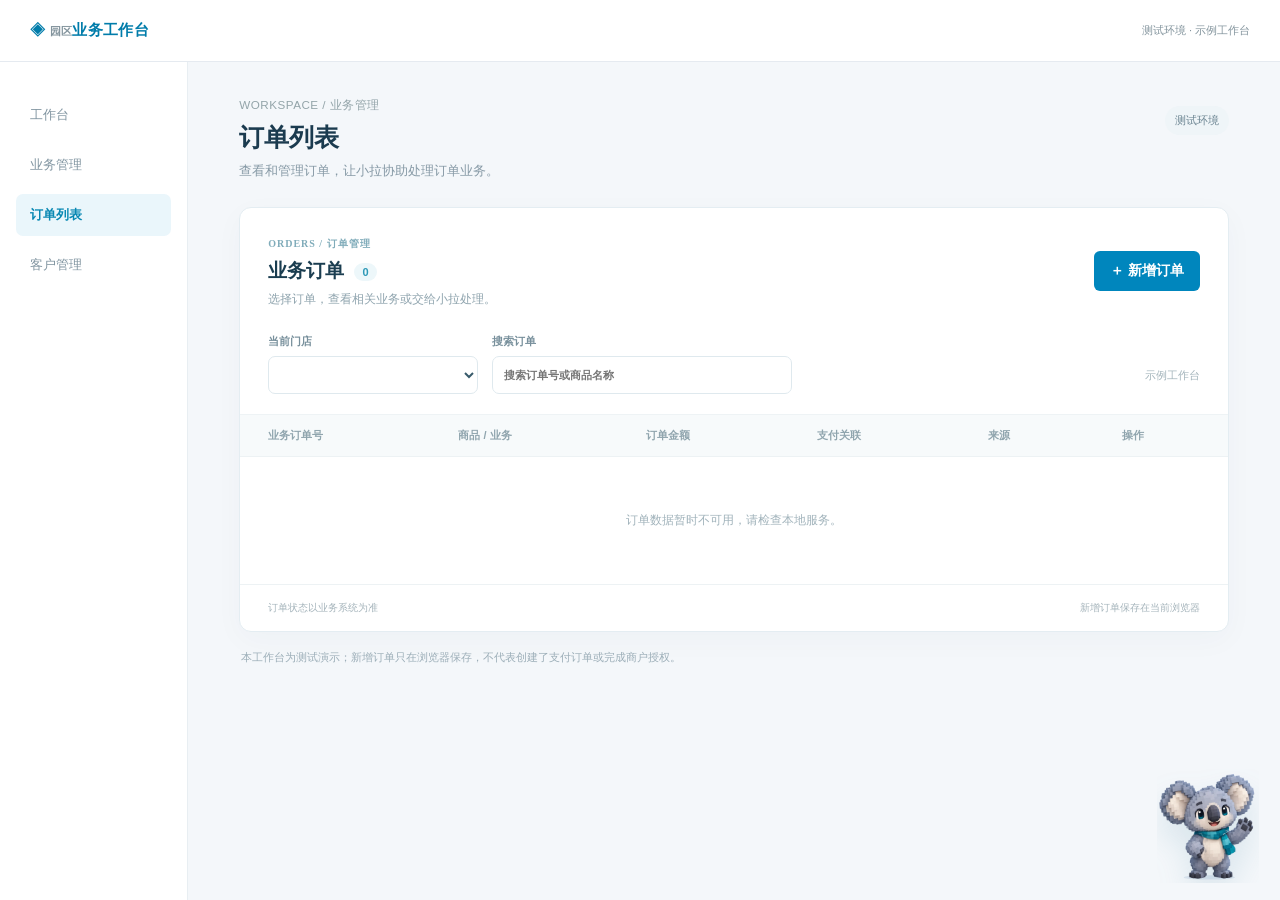
==== saas.html @ 10c4258b "Add reviewed public source snapshot" ====
<!doctype html>
<html lang="zh-CN">
<head>
  <meta charset="utf-8">
  <meta name="viewport" content="width=device-width,initial-scale=1">
  <link rel="stylesheet" href="style.css?v=20261103-orders">
  <title>行业业务工作台 · 订单列表</title>
</head>
<body class="saas-body orders-page">
  <div class="saas-top"><b>◈ <span id="industry">园区</span>业务工作台</b><span>测试环境 · 示例工作台</span></div>
  <div class="saas-layout">
    <aside class="saas-menu"><span>工作台</span><span>业务管理</span><b>订单列表</b><span>客户管理</span></aside>
    <main class="saas-main order-main">
      <div class="saas-heading order-heading"><div><small>WORKSPACE / 业务管理</small><h1>订单列表</h1><p>查看和管理订单，让小拉协助处理订单业务。</p></div><span class="mode">测试环境</span></div>
      <section class="order-panel" aria-label="订单列表">
        <div class="order-panel-head"><div><span class="order-kicker">ORDERS / 订单管理</span><h2>业务订单 <span id="order-count">0</span></h2><p>选择订单，查看相关业务或交给小拉处理。</p></div><button id="add-order" type="button" disabled>＋ 新增订单</button></div>
        <div class="order-toolbar"><label class="order-store">当前门店<select id="demo-store" aria-label="选择门店" disabled></select></label><label class="order-search"><span>搜索订单</span><input id="order-search" type="search" placeholder="搜索订单号或商品名称" autocomplete="off"></label><span class="order-origin">示例工作台</span></div>
        <div class="order-table-wrap"><table class="order-table"><thead><tr><th>业务订单号</th><th>商品 / 业务</th><th>订单金额</th><th>支付关联</th><th>来源</th><th>操作</th></tr></thead><tbody id="order-rows"><tr><td colspan="6" class="order-empty">正在加载订单…</td></tr></tbody></table></div>
        <div class="order-panel-foot"><span id="order-hint" aria-live="polite">订单状态以业务系统为准</span><span id="storage-hint">新增订单保存在当前浏览器</span></div>
      </section>
      <p class="order-disclaimer">本工作台为测试演示；新增订单只在浏览器保存，不代表创建了支付订单或完成商户授权。</p>
    </main>
  </div>
  <dialog id="order-dialog" class="order-dialog" aria-labelledby="order-dialog-title">
    <form id="order-form">
      <div class="dialog-head"><div><span class="order-kicker">NEW ORDER / 新建业务</span><h2 id="order-dialog-title">新增订单</h2><p>创建一笔示例业务订单，随后交给小拉处理。</p></div><button class="dialog-close" type="button" id="order-close" aria-label="关闭">×</button></div>
      <label for="new-order-no">SaaS 业务订单号 <span>*</span></label><input id="new-order-no" name="orderNo" maxlength="32" required autocomplete="off" placeholder="字母、数字、短横线或下划线">
      <label for="new-product">商品或服务名称 <span>*</span></label><input id="new-product" name="product" maxlength="100" required autocomplete="off" placeholder="例如：月度服务费">
      <label for="new-amount">订单金额（元） <span>*</span></label><input id="new-amount" name="amount" type="text" inputmode="decimal" required autocomplete="off" placeholder="例如：100.00">
      <p id="order-error" class="order-error" role="alert" hidden></p><p class="dialog-note">仅创建本地示例业务订单；需要收款时，可在小拉中继续办理。</p>
      <div class="dialog-actions"><button id="order-cancel" class="ghost" type="button">取消</button><button id="order-create" type="submit">创建并打开小拉 ↗</button></div>
    </form>
  </dialog>
  <script>window.XiaoLaConfig={};</script><script src="xiaola-widget.js?v=39"></script><script src="saas.js?v=21"></script>
</body></html>
---- style.css ----
:root{--navy:#102c42;--ink:#1a3446;--muted:#71828d;--teal:#087b80;--line:#e3e9e8;--paper:#f4f7f5;--orange:#ed773e}*{box-sizing:border-box}body{margin:0;background:var(--paper);color:var(--ink);font-family:'Microsoft YaHei','PingFang SC',sans-serif;font-size:14px}button,select,input{font:inherit}button{cursor:pointer;border:0;background:var(--teal);color:white;padding:12px 18px;border-radius:5px;font-weight:600}button:hover{filter:brightness(.94)}button:focus-visible,select:focus-visible{outline:3px solid #e6a064;outline-offset:2px}.app{display:flex;min-height:100vh}aside{width:244px;background:var(--navy);color:#dce9e9;padding:30px 18px;display:flex;flex-direction:column;flex-shrink:0}.brand{display:flex;gap:11px;align-items:center;padding:4px 8px 34px}.brand-mark{display:grid;place-items:center;width:40px;height:40px;background:#e25b39;color:#fff;font-size:25px;font-weight:bold;border-radius:8px}.brand strong{display:block;font-size:20px;letter-spacing:3px}.brand small{display:block;font-size:10px;letter-spacing:2px;color:#a5c2c4}.sidebar-caption{font-size:10px;letter-spacing:1.5px;color:#77979e;margin:12px 8px}nav button{display:flex;align-items:center;width:100%;gap:12px;color:#b6c9cb;text-align:left;background:transparent;padding:14px 12px;margin:3px 0;font-weight:400}nav button.active{background:#23505c;color:white}nav button span{font-family:Georgia;font-size:12px;color:#82a5a7}.side-bottom{margin-top:auto;border-top:1px solid #31505a;padding:20px 8px 0;font-size:12px}.side-bottom small{display:block;color:#8ba8ac;margin:8px 0}.pulse{display:inline-block;width:7px;height:7px;border-radius:50%;background:#5dc5a3;margin-right:5px}main{flex:1;min-width:0;padding:30px 5vw}header{display:flex;justify-content:space-between;align-items:center;border-bottom:1px solid var(--line);padding-bottom:24px}.eyebrow{font-size:10px;letter-spacing:2px;color:var(--teal);font-weight:bold}h1{font-size:26px;letter-spacing:1px;margin:9px 0 0}.header-actions{display:flex;align-items:center;gap:14px}.mode,.tag{font-size:11px;background:#fff3e9;color:#ac5a27;padding:7px 10px;border-radius:3px}.ghost{background:white;color:var(--ink);border:1px solid var(--line);padding:9px 13px}#content{max-width:1250px;margin:26px auto}.hero{background:var(--navy);color:white;padding:38px 40px;position:relative;overflow:hidden;border-radius:6px}.hero:after{content:'+';position:absolute;right:45px;top:-80px;font:300 300px Georgia;color:#ffffff0c}.hero .kicker{color:#75d0bb;letter-spacing:2px;font-size:11px}.hero h2{font-size:31px;line-height:1.35;margin:15px 0}.hero p{color:#b8ced0;line-height:1.9;max-width:570px}.hero button{background:#dc7145;margin-top:12px}.section-head{display:flex;justify-content:space-between;align-items:end;margin:34px 0 16px}.section-head h2{font-size:19px;margin:0 0 6px}.section-head p,.muted{color:var(--muted);margin:0;line-height:1.7}.cards{display:grid;grid-template-columns:repeat(3,1fr);gap:15px}.card,.panel{background:white;border:1px solid var(--line);border-radius:5px;padding:22px}.card .num{font:25px Georgia;color:#a6bcbc}.card h3{margin:20px 0 9px;font-size:16px}.card p,.panel p{color:#768993;line-height:1.8}.card .line{display:flex;justify-content:space-between;align-items:center;margin-top:20px;border-top:1px solid var(--line);padding-top:15px}.product{font-size:11px;color:var(--teal);background:#e8f4f0;padding:5px 8px}.status{font-size:11px;color:#98724a}.split{display:grid;grid-template-columns:1.1fr .9fr;gap:16px}.panel h2{margin:0 0 10px;font-size:20px}.panel h3{font-size:15px}.panel label{display:block;margin:19px 0 7px;color:#516a76;font-size:12px}.panel select,.panel input{width:100%;border:1px solid #d9e3e0;background:#fbfcfb;padding:12px;border-radius:4px;color:var(--ink)}.panel button{margin-top:20px}.notice{background:#fff7ef;border-left:3px solid #e7a161;padding:12px 15px;color:#926444!important;font-size:12px;line-height:1.7}.fine{font-size:11px;color:#8b9a9e!important}.steps{display:flex;gap:12px;flex-wrap:wrap;margin:20px 0}.step{background:#eef5f2;color:#4c7977;padding:10px 12px;font-size:12px}.frame{border:1px solid var(--line);width:100%;height:460px;background:white;border-radius:5px}.log{display:grid;grid-template-columns:1fr 1fr 1fr auto;gap:10px;border-top:1px solid var(--line);padding:15px 0;align-items:center}.log small{color:var(--muted)}footer{border-top:1px solid var(--line);padding:20px 0;color:#8b9b9c;font-size:11px}footer span{float:right}.saas-body{background:#f5f7fa}.saas-top{height:55px;background:white;border-bottom:1px solid #e5eaf0;display:flex;align-items:center;justify-content:space-between;padding:0 24px}.saas-top b{color:#146a76}.saas-top span{font-size:11px;color:#83949d}.saas-layout{display:flex;min-height:380px}.saas-menu{background:#f0f4f7;color:#718492;width:125px;padding:25px 15px;font-size:12px}.saas-main{padding:25px;flex:1}.saas-heading{display:flex;justify-content:space-between}.saas-heading h2{margin:8px 0}.saas-heading p{color:#84929b;font-size:12px}.saas-heading small{color:#93a4a9}.saas-card{background:white;border:1px solid #e5eaf0;padding:20px;margin:20px 0}.widget-top{display:flex;justify-content:space-between;align-items:center}.widget-top small{color:#09867f}.widget-top h3{margin:6px 0}.widget-top button{font-size:12px}.empty{padding:24px 0;color:#9aabad;font-size:12px}.result-grid{display:grid;grid-template-columns:repeat(3,1fr);gap:8px;padding-top:18px}.result-grid>div{background:#f5f9f8;padding:12px}.result-grid small,.result-grid b,.result-grid span{display:block}.result-grid small,.result-grid span{font-size:10px;color:#849497}.result-grid b{margin:9px 0;color:#13776d}@media(max-width:800px){aside{width:65px;padding:20px 8px}.brand strong,.brand small,.sidebar-caption,nav button:not(.active) span,.side-bottom{display:none}.brand{padding:0 0 20px}nav button{font-size:0}nav button span{font-size:13px}.cards,.split{grid-template-columns:1fr}main{padding:20px}.header-actions .ghost{display:none}.hero{padding:25px}.hero h2{font-size:24px}.saas-menu{display:none}.frame{height:560px}footer span{float:none;display:block;margin-top:5px}}

/* Business workspace visual system */
:root{--navy:#16314b;--ink:#1d3448;--muted:#748696;--teal:#087bb0;--line:#e5ebf1;--paper:#f5f7fa;--orange:#f3a04f}
body{font-family:'Microsoft YaHei','PingFang SC',sans-serif;background:#f5f7fa;color:var(--ink)}
.app>aside{background:#fff;color:#344d60;border-right:1px solid #e7edf2;padding:27px 15px;width:232px}
.brand{padding:0 10px 32px;gap:11px}.brand-mark{background:#00a4df;border-radius:9px;font-size:23px}.brand strong{color:#1c3c50;font-size:20px;letter-spacing:2px}.brand small{color:#8a9da9;font-size:10px;letter-spacing:1px}
.sidebar-caption{color:#9baab4;letter-spacing:1px;margin:12px 13px 8px;font-size:11px}
nav button{color:#657886;border-radius:7px;padding:14px 13px;margin:3px 0;font-size:13px;font-weight:500}
nav button span{color:#a5b5c0;font-family:Georgia;font-size:11px}nav button:hover{background:#f4f8fb;filter:none}nav button.active{background:#eaf5fb;color:#007cb5;font-weight:600}nav button.active span{color:#22a0c7}
.side-bottom{border-top-color:#e8eef2;color:#607783;padding:20px 13px}.side-bottom small{color:#a0aeb8}.pulse{background:#4cb994}
.app>main{padding:30px 4vw 20px;max-width:1800px;width:100%}header{padding:0 0 24px;border-bottom:1px solid #e6ecf1}.eyebrow{color:#8fa2af;font-size:11px;letter-spacing:0;font-weight:400}h1{font-size:23px;color:#233e51;letter-spacing:0;font-weight:650}.mode{background:#eff5f8;color:#6b8491;border-radius:20px}.ghost{border-color:#dfe8ed;color:#527080;background:white;border-radius:6px}
button{background:#0086bd;border-radius:6px}#content{margin:26px auto 38px;max-width:1400px}.hero{background:linear-gradient(110deg,#e8f4fa 0%,#f0f8fb 60%,#e5f3f8 100%);color:#18394c;border:1px solid #dceef5;border-radius:10px;padding:42px 44px}.hero:after{content:'◈';font:190px Georgia;right:9%;top:-28px;color:#55abc21a}.hero .kicker{color:#0083b4;font-size:10px;letter-spacing:1.7px}.hero h2{color:#173d54;font-size:30px;font-weight:650;line-height:1.42}.hero p{color:#607e8c;max-width:560px}.hero button{background:#0086bd;margin-top:14px;padding:12px 22px}
.section-head{margin:36px 0 17px}.section-head h2{font-size:18px;color:#243e51}.section-head p{font-size:13px}.tag{background:#edf5f9;color:#6a90a3;border-radius:4px}.cards{gap:16px}.card,.panel{border-color:#e6edf1;border-radius:9px;box-shadow:0 2px 10px #28435a05}.card{padding:24px;min-height:192px}.card .num{display:inline-flex;align-items:center;justify-content:center;width:38px;height:38px;background:#eaf5fa;border-radius:10px;color:#0a8cbd;font-size:16px}.card h3{font-size:15px;margin:17px 0 9px}.card p{font-size:12px;min-height:45px}.card .line{margin-top:18px;padding-top:14px}.product{background:#edf6fa;color:#3c8cac;border-radius:4px}.status{color:#9a9d8d}.panel{padding:28px}.panel h2{font-size:19px}.panel label{font-weight:600}.panel select,.panel input{border-radius:6px;border-color:#dfe8ed}.steps{gap:8px}.step{background:#eef5f9;color:#66889a;border-radius:5px}.notice{background:#f9f7f0;border-left-color:#d8b66c;color:#8a7959!important}.frame{border-radius:8px}.log{border-color:#edf1f4}.fine{color:#99aab4!important}footer{border-color:#e5ebef;color:#a3b0b8}
.saas-top{background:#fff;color:#255268}.saas-top b{color:#007caa}.saas-menu{background:#f5f8fa;color:#879ca8}.saas-card{border-radius:8px}.result-grid>div{border-radius:6px}.saas-heading small{letter-spacing:.5px}
@media(max-width:800px){.app>aside{width:64px;padding:20px 8px}.brand{padding:0 0 20px}.sidebar-caption{display:none}nav button{padding:13px 10px}nav button span{font-size:12px}.app>main{padding:20px 16px}.hero{padding:28px}.hero h2{font-size:24px}.card{min-height:auto}.cards,.split{grid-template-columns:1fr}}
@media(max-width:800px){.app>aside nav button{font-size:0;min-height:42px;justify-content:center}.app>aside nav button span{display:inline;font-size:12px}}
.integration{margin-top:18px}.integration-head{display:flex;justify-content:space-between;align-items:flex-start;gap:16px}.integration h2{margin:14px 0 8px}.integration p{margin-bottom:12px}.integration pre{overflow:auto;margin:18px 0 8px;padding:18px;background:#132b3e;color:#d7edf5;border-radius:7px;font:12px/1.8 Consolas,monospace;white-space:pre-wrap;overflow-wrap:anywhere}.integration-actions{display:flex;gap:10px;flex-wrap:wrap}.integration-actions button{margin-top:6px}
.frame{height:610px}
@media(max-width:800px){.frame{height:570px}}

.demo-selectors{display:flex;gap:16px;flex-wrap:wrap;margin:20px 0}.demo-selectors label{min-width:220px;flex:1;color:#607d87;font-size:12px}.demo-selectors select{display:block;width:100%;margin-top:8px;padding:10px;border:1px solid #d7e5e9;border-radius:7px;background:#fff;color:#173748}.record-summary{border:1px solid #e5efee;background:#f7fbfa;padding:16px;border-radius:9px;color:#4e6e74;line-height:1.8}.record-summary strong{display:block;color:#184a56}.demo-actions{display:flex;gap:10px;flex-wrap:wrap;margin-top:18px}
/* Capability center */
.plaza-hero{position:relative;display:flex;align-items:center;min-height:310px;padding:42px 5%;overflow:hidden;background:linear-gradient(112deg,#edf8fc 0%,#eaf6fb 58%,#d6eff7 100%);border:1px solid #d9edf5;border-radius:14px}.hero-copy{position:relative;z-index:1;max-width:660px}.hero-label,.section-kicker{font:700 10px/1.3 Georgia,serif;letter-spacing:.14em;color:#1592b9}.hero-label span{display:inline-block;width:18px;height:2px;vertical-align:middle;background:#17a0c6;margin-right:7px}.plaza-hero h2{font-size:clamp(26px,2.7vw,40px);line-height:1.35;letter-spacing:.01em;color:#143d56;margin:18px 0 12px;font-weight:700}.plaza-hero h2 em{font-style:normal;color:#008ab7}.plaza-hero p,.access-intro p{line-height:1.85;color:#708d9c;max-width:550px;margin:0;font-size:13px}.hero-actions{display:flex;align-items:center;gap:24px;margin-top:22px}.hero-actions button{padding:12px 18px}.hero-actions a{font-size:12px;font-weight:bold;color:#1585a8;text-decoration:none}.hero-art{position:absolute;right:5%;width:290px;height:290px;display:grid;place-items:center}.orbit{position:absolute;border:1px solid #8acbdc;border-radius:50%;opacity:.5}.orbit-one{width:220px;height:220px}.orbit-two{width:290px;height:290px}.art-core{display:grid;place-content:center;text-align:center;width:108px;height:108px;color:white;font:bold 34px Georgia;border-radius:30px;background:linear-gradient(145deg,#1db4d6,#087db4);box-shadow:0 20px 50px #169ec04a;transform:rotate(-8deg)}.art-core small{font:700 8px Georgia;letter-spacing:.1em;margin-top:4px}.art-tile{position:absolute;display:grid;place-items:center;width:52px;height:52px;border:1px solid #ffffffd9;border-radius:16px;background:#fffffff0;box-shadow:0 13px 28px #6eacbf35;color:#1b9bbd;font-size:20px;font-weight:bold}.t1{top:15px;left:48px;transform:rotate(-10deg)}.t2{top:51px;right:3px;transform:rotate(9deg);color:#8b83c7}.t3{bottom:15px;right:43px;transform:rotate(-8deg);color:#d99b58}.t4{bottom:57px;left:4px;transform:rotate(10deg)}.plaza-heading{align-items:end;margin-top:37px}.plaza-heading h2{font-size:21px;margin:7px 0}.count-label{font-size:11px;color:#8ea3ae}.count-label b{color:#d1dfe5}.product-grid{display:grid;grid-template-columns:repeat(3,minmax(0,1fr));gap:16px}.product-card{background:#fff;border:1px solid #e3edf1;border-radius:12px;padding:22px 23px 17px;display:flex;flex-direction:column;min-width:0;box-shadow:0 8px 24px #35566b07}.product-top,.access-card-head{display:flex;justify-content:space-between;align-items:center}.product-top>span{font:10px Georgia;letter-spacing:.1em;color:#b2c3ca}.product-icon,.access-icon{display:grid;place-items:center;width:43px;height:43px;border-radius:13px;color:#038dba;background:#e9f7fb;font-size:20px;font-weight:700}.product-card.purple .product-icon{background:#f2effb;color:#8c7cc1}.product-card.orange .product-icon{background:#fff4e7;color:#d5934f}.product-card h3{font-size:19px;margin:17px 0 9px}.product-card p{font-size:12px;line-height:1.75;color:#7c939e;min-height:44px;margin:0 0 16px}.cap-tags{display:flex;gap:7px;flex-wrap:wrap;flex:1;align-content:start}.cap-tags span{font-size:11px;color:#608794;background:#f2f8fa;padding:6px 9px;border-radius:5px}.product-foot{border-top:1px solid #edf2f3;margin-top:20px;padding-top:14px;color:#7f9ba1;font-size:11px}.product-foot i{display:inline-block;width:6px;height:6px;border-radius:50%;background:#59c5a7;margin-right:7px}.evidence-note{font-size:11px;color:#9badb5;margin:12px 0}.ecosystem{display:grid;grid-template-columns:1fr 2fr;background:#fff;border:1px solid #e4edf1;border-radius:12px;overflow:hidden}.eco-lead{display:flex;gap:14px;align-items:center;padding:24px;background:#f9fcfd;border-right:1px solid #edf2f4}.eco-icon{display:grid;place-items:center;width:42px;height:42px;border-radius:12px;background:#e7f6f8;color:#13a1b0;font-size:21px}.eco-lead b,.eco-lead small{display:block}.eco-lead b{font-size:13px;color:#315566}.eco-lead small{font-size:11px;color:#9aafb6;margin-top:6px}.eco-state{margin-left:auto;white-space:nowrap;font-size:10px;color:#96a9ad}.eco-partners{padding:19px 24px}.eco-title{font-size:12px;font-weight:bold;color:#6d8794}.eco-title span{font-weight:normal;color:#a6b7bf;margin-left:8px}.partner-list{display:flex;gap:25px;margin-top:15px;flex-wrap:wrap}.partner-list>div{display:grid;grid-template-columns:30px auto;gap:3px 8px;align-items:center}.partner-mark,.partner-more>span{grid-row:span 2;display:grid;place-items:center;width:30px;height:30px;background:#eef6fb;border-radius:9px;color:#5fabc5;font-size:12px}.partner-list strong{font-size:12px;color:#526f7c}.partner-list small{font-size:10px;color:#a7b8bf}.access-intro{display:flex;justify-content:space-between;align-items:end;margin:32px 0 20px}.access-intro h2{font-size:27px;margin:10px 0}.access-counter{font:42px Georgia;color:#c6e4ed}.access-counter small{display:block;font:11px 'Microsoft YaHei';color:#9bb4bd}.access-grid{display:grid;grid-template-columns:repeat(2,minmax(0,1fr));gap:16px}.access-card{background:white;border:1px solid #e2edf0;border-radius:12px;padding:25px;min-width:0}.access-card.featured{background:linear-gradient(145deg,#fff,#f4fbfd)}.access-card h3{font-size:19px;margin:20px 0 8px}.access-card p{font-size:12px;line-height:1.8;color:#7c919b}.pill{color:#98a8aa;background:#f4f7f6;border-radius:20px;padding:6px 9px;font-size:10px}.pill.available{color:#479b8b;background:#ecf8f3}.codebox{display:flex;gap:10px;justify-content:space-between;align-items:center;background:#17364a;color:#c8eaf1;border-radius:7px;padding:14px;margin-top:17px}.codebox code,.endpoint code{overflow-wrap:anywhere;font:11px/1.5 Consolas,monospace}.copy-mini{font-size:10px;white-space:nowrap;background:#ffffff1c;color:#dcf2f6;padding:7px 9px}.subtle-link{background:transparent;padding:12px 0 0;color:#0d8fb5;font-size:12px}.access-detail{background:#f7fafb;border-radius:7px;padding:14px;color:#9aadb3;font-size:11px;margin:18px 0}.quiet-link{color:#a5b6bb;font-size:11px}.endpoint{background:#f4f9fb;border-radius:7px;padding:11px;margin:14px 0}.endpoint small,.endpoint code{display:block}.endpoint small{color:#a0b7bf;font-size:9px;margin-bottom:5px}.endpoint code{color:#458397}.mcp-card>button{font-size:12px;margin-right:6px;padding:10px 13px}.mcp-card details{font-size:11px;color:#7f9ba6}.mcp-card pre{white-space:pre-wrap;overflow-wrap:anywhere;color:#567581;line-height:1.7}.destination{display:grid;grid-template-columns:1fr 1fr;gap:35px;align-items:center;background:#fff;border:1px solid #e3edf1;border-radius:12px;padding:48px;min-height:340px}.destination h2{font-size:27px;margin:12px 0}.destination p{max-width:520px;color:#7f949e;line-height:1.9}.primary-link{display:inline-block;background:#0086bd;color:#fff;padding:13px 18px;border-radius:6px;text-decoration:none;font-weight:bold;margin:14px 10px 10px 0}.destination-visual{min-height:235px;border-radius:15px;background:linear-gradient(135deg,#e8f7fb,#f6fbfc);padding:24px;color:#4a9ab0;font-size:12px}.mock-bar{height:8px;width:70%;background:#cde6ed;border-radius:5px;margin:18px 0}.mock-card{background:white;padding:24px;border-radius:10px;color:#345b68;box-shadow:0 5px 20px #55889a1a}.mock-card small{display:block;color:#9aafb5;margin-top:10px}.mock-assistant{float:right;margin:18px;background:#daf3f2;padding:12px;border-radius:12px;color:#419a9c}.pet-illustration{min-height:255px;display:flex;justify-content:center;align-items:center;gap:25px;background:#edf9fb;border-radius:15px}.pet-illustration img{width:180px;height:190px;object-fit:contain}.pet-illustration span{font:700 11px/1.6 Georgia;letter-spacing:.15em;color:#9dc7d1}@media(max-width:1000px){.hero-art{opacity:.35;right:-20px}.product-grid{grid-template-columns:1fr}.ecosystem{grid-template-columns:1fr}.eco-lead{border-right:0;border-bottom:1px solid #edf2f4}}@media(max-width:700px){.plaza-hero{padding:28px 24px}.hero-art{display:none}.access-grid,.destination{grid-template-columns:1fr}.access-counter{display:none}.destination{padding:26px}.hero-actions{flex-wrap:wrap}.partner-list{gap:15px}.eco-state{display:none}}
nav .nav-link{display:flex;align-items:center;width:100%;gap:12px;color:#657886;text-decoration:none;text-align:left;padding:14px 13px;margin:3px 0;border-radius:7px;font-size:13px;font-weight:500}nav .nav-link:hover{background:#f4f8fb}nav .nav-link span{color:#a5b5c0;font:11px Georgia}.subtle-link{display:inline-block;text-decoration:none}@media(max-width:800px){.app>aside nav .nav-link{font-size:0;min-height:42px;justify-content:center;padding:13px 10px}.app>aside nav .nav-link span{font-size:12px}}
/* Industry workspace: order list */
.orders-page{color:#19394b;background:#f4f7fa}.orders-page .saas-top{height:62px;padding:0 30px}.orders-page .saas-top b{font-size:15px;letter-spacing:.02em}.orders-page .saas-layout{min-height:calc(100vh - 62px)}.orders-page .saas-menu{width:188px;padding:32px 16px;background:#fff;border-right:1px solid #e8eef2;display:flex;flex-direction:column;gap:8px}.orders-page .saas-menu span,.orders-page .saas-menu b{padding:12px 14px;border-radius:7px;font-size:13px;color:#8195a1;font-weight:500}.orders-page .saas-menu b{background:#eaf6fb;color:#0888b3;font-weight:700}.orders-page .order-main{padding:34px 4vw 60px;max-width:1600px}.order-heading{display:flex;align-items:flex-start;gap:20px;margin-bottom:27px}.order-heading h1{font-size:25px;margin:8px 0;color:#1b3b4f}.order-heading p{font-size:13px;color:#879aa6;margin:0}.order-heading .mode{margin-top:10px}.order-panel{background:#fff;border:1px solid #e4edf2;border-radius:12px;box-shadow:0 8px 30px #294a5c08;overflow:hidden}.order-panel-head{display:flex;justify-content:space-between;align-items:center;gap:15px;padding:26px 28px 18px}.order-kicker{color:#80acba;font:700 10px Georgia,serif;letter-spacing:.1em}.order-panel-head h2{color:#1a3d50;font-size:19px;margin:7px 0}.order-panel-head h2 span{display:inline-block;vertical-align:middle;padding:3px 8px;margin-left:5px;background:#edf7fa;border-radius:20px;color:#2e99b7;font-size:11px}.order-panel-head p{font-size:12px;color:#8fa4ae;margin:0}.order-panel-head>button{white-space:nowrap;padding:11px 16px}.order-toolbar{display:flex;align-items:end;gap:14px;padding:8px 28px 20px}.order-toolbar label{display:flex;flex-direction:column;gap:7px;font-size:11px;font-weight:600;color:#78909c}.order-toolbar input,.order-toolbar select{height:38px;border:1px solid #dfe9ee;background:#fff;color:#385b6b;border-radius:7px;padding:0 11px;outline:none}.order-toolbar input:focus,.order-toolbar select:focus{border-color:#4bb0c8;box-shadow:0 0 0 3px #dff3f7}.order-store{width:210px}.order-search{width:min(300px,35%)}.order-origin{margin-left:auto;padding-bottom:11px;font-size:11px;color:#a3b4bb}.order-table-wrap{overflow-x:auto}.order-table{width:100%;border-collapse:collapse;min-width:780px;text-align:left}.order-table th{padding:13px 28px;background:#f7fafb;border-top:1px solid #eef3f5;border-bottom:1px solid #edf2f4;font-size:11px;color:#90a5ae;font-weight:600;white-space:nowrap}.order-table td{padding:18px 28px;border-bottom:1px solid #f0f4f5;color:#55717f;font-size:12px;vertical-align:middle}.order-table tbody tr:last-child td{border-bottom:0}.order-table tbody tr:hover{background:#fbfdfe}.order-number{display:block;color:#294f63;font-size:12px;font-weight:700;white-space:nowrap}.order-sub{display:block;color:#b0bec5;font-size:10px;margin-top:6px}.order-product{min-width:150px}.order-amount{font-weight:700;color:#315970!important;white-space:nowrap}.order-badge{display:inline-flex;white-space:nowrap;background:#f4f6f7;color:#8a9ba2;padding:6px 9px;border-radius:20px;font-size:10px}.order-badge.linked{background:#edf8f3;color:#5a9e8a}.order-source{color:#9bb0b8!important;white-space:nowrap}.order-action{padding:8px 11px;border:1px solid #d4ecf2;background:#f1fafc;color:#0887a8;font-size:11px;white-space:nowrap}.order-action:hover{background:#e1f5f8;filter:none}.order-table td.order-empty{text-align:center;padding:55px 20px;color:#a1b3bb}.order-panel-foot{display:flex;justify-content:space-between;gap:12px;padding:16px 28px;border-top:1px solid #edf2f4;color:#a5b4bb;font-size:10px}.order-disclaimer{font-size:11px;color:#9caeb8;margin:16px 2px;line-height:1.7}.order-dialog{width:min(480px,calc(100vw - 32px));max-height:calc(100vh - 32px);overflow:auto;border:1px solid #e0ecef;border-radius:15px;box-shadow:0 26px 80px #15394835;padding:0;color:#22485a}.order-dialog::backdrop{background:#15364473}.order-dialog form{padding:26px}.dialog-head{display:flex;justify-content:space-between;align-items:start;gap:12px;margin-bottom:20px}.dialog-head h2{font-size:21px;color:#173d50;margin:8px 0}.dialog-head p{margin:0;color:#91a5ad;font-size:12px;line-height:1.6}.dialog-close{padding:0;background:transparent;color:#93aab1;font-size:25px;font-weight:400;line-height:1}.order-dialog form>label{display:block;margin:15px 0 7px;font-size:12px;font-weight:600;color:#517383}.order-dialog label span{color:#e28a64}.order-dialog form>input{display:block;width:100%;height:42px;border:1px solid #dce9ed;border-radius:7px;padding:0 11px;color:#20475a;background:#fff;outline:none}.order-dialog form>input:focus{border-color:#50b2c7;box-shadow:0 0 0 3px #e1f4f7}.order-error{color:#bb563f;background:#fff3ee;padding:9px 11px;border-radius:6px;font-size:12px;line-height:1.5}.dialog-note{font-size:11px;line-height:1.7;color:#9eb0b6;margin:15px 0}.dialog-actions{display:flex;justify-content:flex-end;gap:9px;margin-top:20px}.dialog-actions button{font-size:12px}@media(max-width:800px){.orders-page .saas-menu{display:none}.orders-page .order-main{padding:24px 16px 50px}.order-panel-head,.order-toolbar{padding-left:18px;padding-right:18px}.order-toolbar{flex-wrap:wrap}.order-store,.order-search{width:100%}.order-origin{display:none}.order-panel-foot{padding:14px 18px;flex-wrap:wrap}.order-panel-head p{max-width:200px;line-height:1.6}}
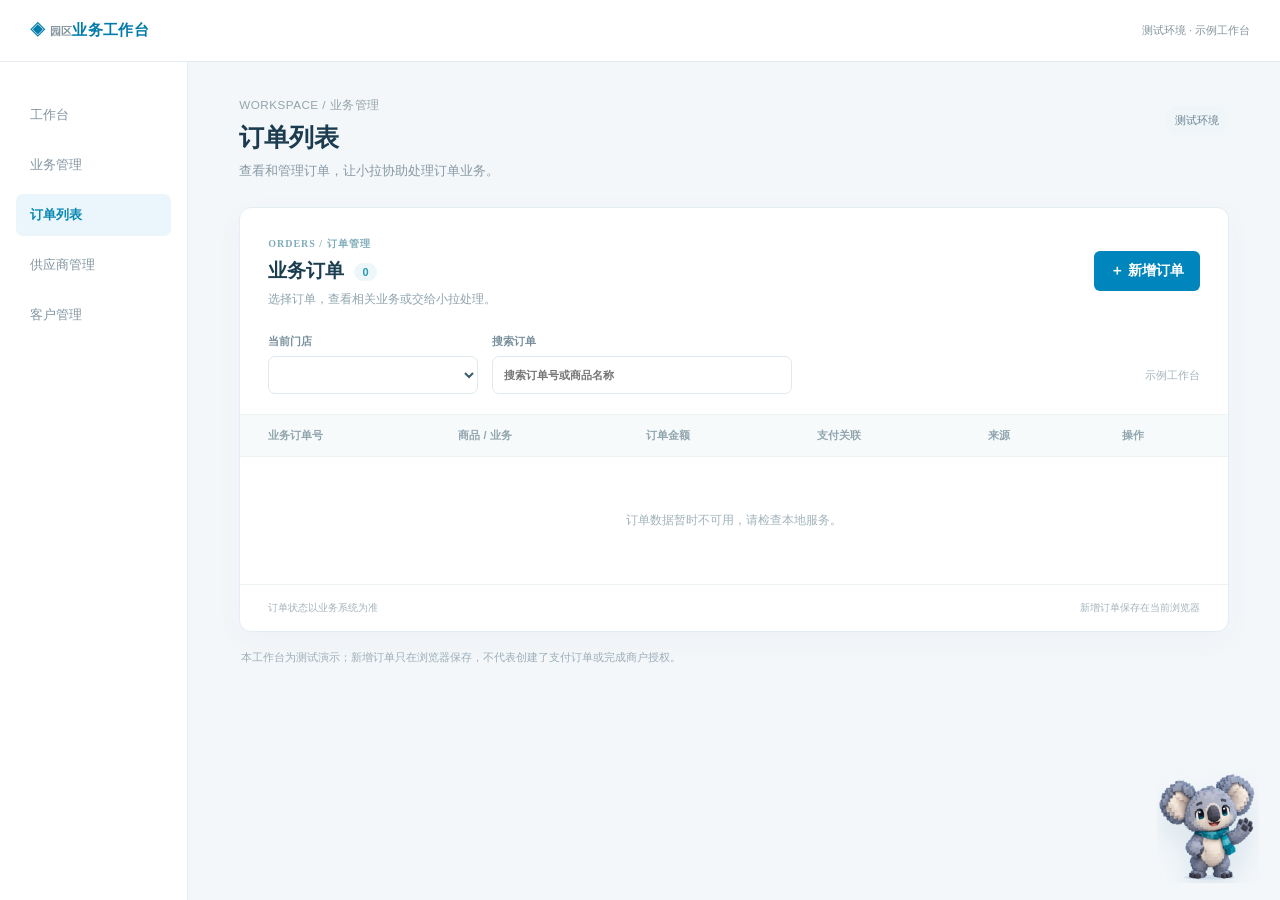
==== commit 835564b0: "同步小拉开发交付并完善支付后开票与本地日志" ====
--- a/saas.html
+++ b/saas.html
@@ -3,13 +3,13 @@
 <head>
   <meta charset="utf-8">
   <meta name="viewport" content="width=device-width,initial-scale=1">
-  <link rel="stylesheet" href="style.css?v=20261103-orders">
+  <link rel="stylesheet" href="style.css?v=20261103-workbench">
   <title>行业业务工作台 · 订单列表</title>
 </head>
 <body class="saas-body orders-page">
   <div class="saas-top"><b>◈ <span id="industry">园区</span>业务工作台</b><span>测试环境 · 示例工作台</span></div>
   <div class="saas-layout">
-    <aside class="saas-menu"><span>工作台</span><span>业务管理</span><b>订单列表</b><span>客户管理</span></aside>
+    <aside class="saas-menu"><span>工作台</span><span>业务管理</span><b>订单列表</b><a class="menu-link" href="suppliers.html">供应商管理</a><span>客户管理</span></aside>
     <main class="saas-main order-main">
       <div class="saas-heading order-heading"><div><small>WORKSPACE / 业务管理</small><h1>订单列表</h1><p>查看和管理订单，让小拉协助处理订单业务。</p></div><span class="mode">测试环境</span></div>
       <section class="order-panel" aria-label="订单列表">
@@ -21,15 +21,5 @@
       <p class="order-disclaimer">本工作台为测试演示；新增订单只在浏览器保存，不代表创建了支付订单或完成商户授权。</p>
     </main>
   </div>
-  <dialog id="order-dialog" class="order-dialog" aria-labelledby="order-dialog-title">
-    <form id="order-form">
-      <div class="dialog-head"><div><span class="order-kicker">NEW ORDER / 新建业务</span><h2 id="order-dialog-title">新增订单</h2><p>创建一笔示例业务订单，随后交给小拉处理。</p></div><button class="dialog-close" type="button" id="order-close" aria-label="关闭">×</button></div>
-      <label for="new-order-no">SaaS 业务订单号 <span>*</span></label><input id="new-order-no" name="orderNo" maxlength="32" required autocomplete="off" placeholder="字母、数字、短横线或下划线">
-      <label for="new-product">商品或服务名称 <span>*</span></label><input id="new-product" name="product" maxlength="100" required autocomplete="off" placeholder="例如：月度服务费">
-      <label for="new-amount">订单金额（元） <span>*</span></label><input id="new-amount" name="amount" type="text" inputmode="decimal" required autocomplete="off" placeholder="例如：100.00">
-      <p id="order-error" class="order-error" role="alert" hidden></p><p class="dialog-note">仅创建本地示例业务订单；需要收款时，可在小拉中继续办理。</p>
-      <div class="dialog-actions"><button id="order-cancel" class="ghost" type="button">取消</button><button id="order-create" type="submit">创建并打开小拉 ↗</button></div>
-    </form>
-  </dialog>
-  <script>window.XiaoLaConfig={};</script><script src="xiaola-widget.js?v=39"></script><script src="saas.js?v=21"></script>
+  <script src="workbench-data.js?v=3"></script><script>window.XiaoLaConfig={};</script><script src="xiaola-widget.js?v=50"></script><script src="saas.js?v=28"></script>
 </body></html>
--- a/style.css
+++ b/style.css
@@ -25,3 +25,4 @@
 nav .nav-link{display:flex;align-items:center;width:100%;gap:12px;color:#657886;text-decoration:none;text-align:left;padding:14px 13px;margin:3px 0;border-radius:7px;font-size:13px;font-weight:500}nav .nav-link:hover{background:#f4f8fb}nav .nav-link span{color:#a5b5c0;font:11px Georgia}.subtle-link{display:inline-block;text-decoration:none}@media(max-width:800px){.app>aside nav .nav-link{font-size:0;min-height:42px;justify-content:center;padding:13px 10px}.app>aside nav .nav-link span{font-size:12px}}
 /* Industry workspace: order list */
 .orders-page{color:#19394b;background:#f4f7fa}.orders-page .saas-top{height:62px;padding:0 30px}.orders-page .saas-top b{font-size:15px;letter-spacing:.02em}.orders-page .saas-layout{min-height:calc(100vh - 62px)}.orders-page .saas-menu{width:188px;padding:32px 16px;background:#fff;border-right:1px solid #e8eef2;display:flex;flex-direction:column;gap:8px}.orders-page .saas-menu span,.orders-page .saas-menu b{padding:12px 14px;border-radius:7px;font-size:13px;color:#8195a1;font-weight:500}.orders-page .saas-menu b{background:#eaf6fb;color:#0888b3;font-weight:700}.orders-page .order-main{padding:34px 4vw 60px;max-width:1600px}.order-heading{display:flex;align-items:flex-start;gap:20px;margin-bottom:27px}.order-heading h1{font-size:25px;margin:8px 0;color:#1b3b4f}.order-heading p{font-size:13px;color:#879aa6;margin:0}.order-heading .mode{margin-top:10px}.order-panel{background:#fff;border:1px solid #e4edf2;border-radius:12px;box-shadow:0 8px 30px #294a5c08;overflow:hidden}.order-panel-head{display:flex;justify-content:space-between;align-items:center;gap:15px;padding:26px 28px 18px}.order-kicker{color:#80acba;font:700 10px Georgia,serif;letter-spacing:.1em}.order-panel-head h2{color:#1a3d50;font-size:19px;margin:7px 0}.order-panel-head h2 span{display:inline-block;vertical-align:middle;padding:3px 8px;margin-left:5px;background:#edf7fa;border-radius:20px;color:#2e99b7;font-size:11px}.order-panel-head p{font-size:12px;color:#8fa4ae;margin:0}.order-panel-head>button{white-space:nowrap;padding:11px 16px}.order-toolbar{display:flex;align-items:end;gap:14px;padding:8px 28px 20px}.order-toolbar label{display:flex;flex-direction:column;gap:7px;font-size:11px;font-weight:600;color:#78909c}.order-toolbar input,.order-toolbar select{height:38px;border:1px solid #dfe9ee;background:#fff;color:#385b6b;border-radius:7px;padding:0 11px;outline:none}.order-toolbar input:focus,.order-toolbar select:focus{border-color:#4bb0c8;box-shadow:0 0 0 3px #dff3f7}.order-store{width:210px}.order-search{width:min(300px,35%)}.order-origin{margin-left:auto;padding-bottom:11px;font-size:11px;color:#a3b4bb}.order-table-wrap{overflow-x:auto}.order-table{width:100%;border-collapse:collapse;min-width:780px;text-align:left}.order-table th{padding:13px 28px;background:#f7fafb;border-top:1px solid #eef3f5;border-bottom:1px solid #edf2f4;font-size:11px;color:#90a5ae;font-weight:600;white-space:nowrap}.order-table td{padding:18px 28px;border-bottom:1px solid #f0f4f5;color:#55717f;font-size:12px;vertical-align:middle}.order-table tbody tr:last-child td{border-bottom:0}.order-table tbody tr:hover{background:#fbfdfe}.order-number{display:block;color:#294f63;font-size:12px;font-weight:700;white-space:nowrap}.order-sub{display:block;color:#b0bec5;font-size:10px;margin-top:6px}.order-product{min-width:150px}.order-amount{font-weight:700;color:#315970!important;white-space:nowrap}.order-badge{display:inline-flex;white-space:nowrap;background:#f4f6f7;color:#8a9ba2;padding:6px 9px;border-radius:20px;font-size:10px}.order-badge.linked{background:#edf8f3;color:#5a9e8a}.order-source{color:#9bb0b8!important;white-space:nowrap}.order-action{padding:8px 11px;border:1px solid #d4ecf2;background:#f1fafc;color:#0887a8;font-size:11px;white-space:nowrap}.order-action:hover{background:#e1f5f8;filter:none}.order-table td.order-empty{text-align:center;padding:55px 20px;color:#a1b3bb}.order-panel-foot{display:flex;justify-content:space-between;gap:12px;padding:16px 28px;border-top:1px solid #edf2f4;color:#a5b4bb;font-size:10px}.order-disclaimer{font-size:11px;color:#9caeb8;margin:16px 2px;line-height:1.7}.order-dialog{width:min(480px,calc(100vw - 32px));max-height:calc(100vh - 32px);overflow:auto;border:1px solid #e0ecef;border-radius:15px;box-shadow:0 26px 80px #15394835;padding:0;color:#22485a}.order-dialog::backdrop{background:#15364473}.order-dialog form{padding:26px}.dialog-head{display:flex;justify-content:space-between;align-items:start;gap:12px;margin-bottom:20px}.dialog-head h2{font-size:21px;color:#173d50;margin:8px 0}.dialog-head p{margin:0;color:#91a5ad;font-size:12px;line-height:1.6}.dialog-close{padding:0;background:transparent;color:#93aab1;font-size:25px;font-weight:400;line-height:1}.order-dialog form>label{display:block;margin:15px 0 7px;font-size:12px;font-weight:600;color:#517383}.order-dialog label span{color:#e28a64}.order-dialog form>input{display:block;width:100%;height:42px;border:1px solid #dce9ed;border-radius:7px;padding:0 11px;color:#20475a;background:#fff;outline:none}.order-dialog form>input:focus{border-color:#50b2c7;box-shadow:0 0 0 3px #e1f4f7}.order-error{color:#bb563f;background:#fff3ee;padding:9px 11px;border-radius:6px;font-size:12px;line-height:1.5}.dialog-note{font-size:11px;line-height:1.7;color:#9eb0b6;margin:15px 0}.dialog-actions{display:flex;justify-content:flex-end;gap:9px;margin-top:20px}.dialog-actions button{font-size:12px}@media(max-width:800px){.orders-page .saas-menu{display:none}.orders-page .order-main{padding:24px 16px 50px}.order-panel-head,.order-toolbar{padding-left:18px;padding-right:18px}.order-toolbar{flex-wrap:wrap}.order-store,.order-search{width:100%}.order-origin{display:none}.order-panel-foot{padding:14px 18px;flex-wrap:wrap}.order-panel-head p{max-width:200px;line-height:1.6}}
+.orders-page .saas-menu .menu-link{display:block;padding:12px 14px;border-radius:7px;font-size:13px;color:#8195a1;text-decoration:none}.orders-page .saas-menu .menu-link:hover,.orders-page .saas-menu .menu-link.active{background:#eaf6fb;color:#0888b3}.order-detail-link{display:inline-block;color:#087fa6;margin-right:12px;white-space:nowrap;font-size:12px}.template-panel,.detail-records{margin-top:20px}.template-list{display:grid;grid-template-columns:repeat(auto-fit,minmax(220px,1fr));gap:12px;padding:4px 28px 26px}.template-card{padding:18px;border:1px solid #e3edf0;border-radius:9px;background:#fbfdfe}.template-card strong{color:#285367}.template-card p{font-size:12px;line-height:1.7;color:#647e8c}.template-card small{color:#96a9b2}.detail-breadcrumb{font-size:12px;color:#99adb6;margin-bottom:22px}.detail-breadcrumb a{color:#2385a2}.detail-grid{display:grid;grid-template-columns:repeat(3,1fr);gap:22px;padding:8px 28px 26px}.detail-grid small,.detail-grid b{display:block}.detail-grid small{font-size:11px;color:#91a6af;margin-bottom:7px}.detail-grid b{color:#31576a;font-size:13px;overflow-wrap:anywhere}.detail-tabs{display:flex;border-bottom:1px solid #e9f0f3;padding:0 24px;overflow:auto}.detail-tabs button{border:0;border-bottom:2px solid transparent;background:transparent;color:#8198a4;border-radius:0;padding:17px 18px;font-size:13px;white-space:nowrap}.detail-tabs button[aria-selected=true]{border-color:#078ab1;color:#087e9f;font-weight:700}#detail-records{padding:22px 28px 28px}#detail-records h3{font-size:15px;color:#31576a;margin:0 0 16px}.detail-empty{font-size:12px;color:#95a8b1;padding:25px 0}.record-entry{border:1px solid #e6eef1;border-radius:8px;padding:16px;margin-top:10px}.record-entry strong{font-size:13px;color:#31596a}.record-entry p{font-size:12px;color:#738d99;line-height:1.6}.record-entry small{font-size:11px;color:#9aadb4;overflow-wrap:anywhere}.demo-mapping{background:#fffaf0;border-color:#f4e7c7}.demo-mapping strong{color:#986b2d}.order-table td .order-action+.order-action{margin-left:6px}@media(max-width:700px){.detail-grid{grid-template-columns:repeat(2,1fr)}.detail-tabs{padding:0 8px}.detail-tabs button{padding:14px 10px}}
